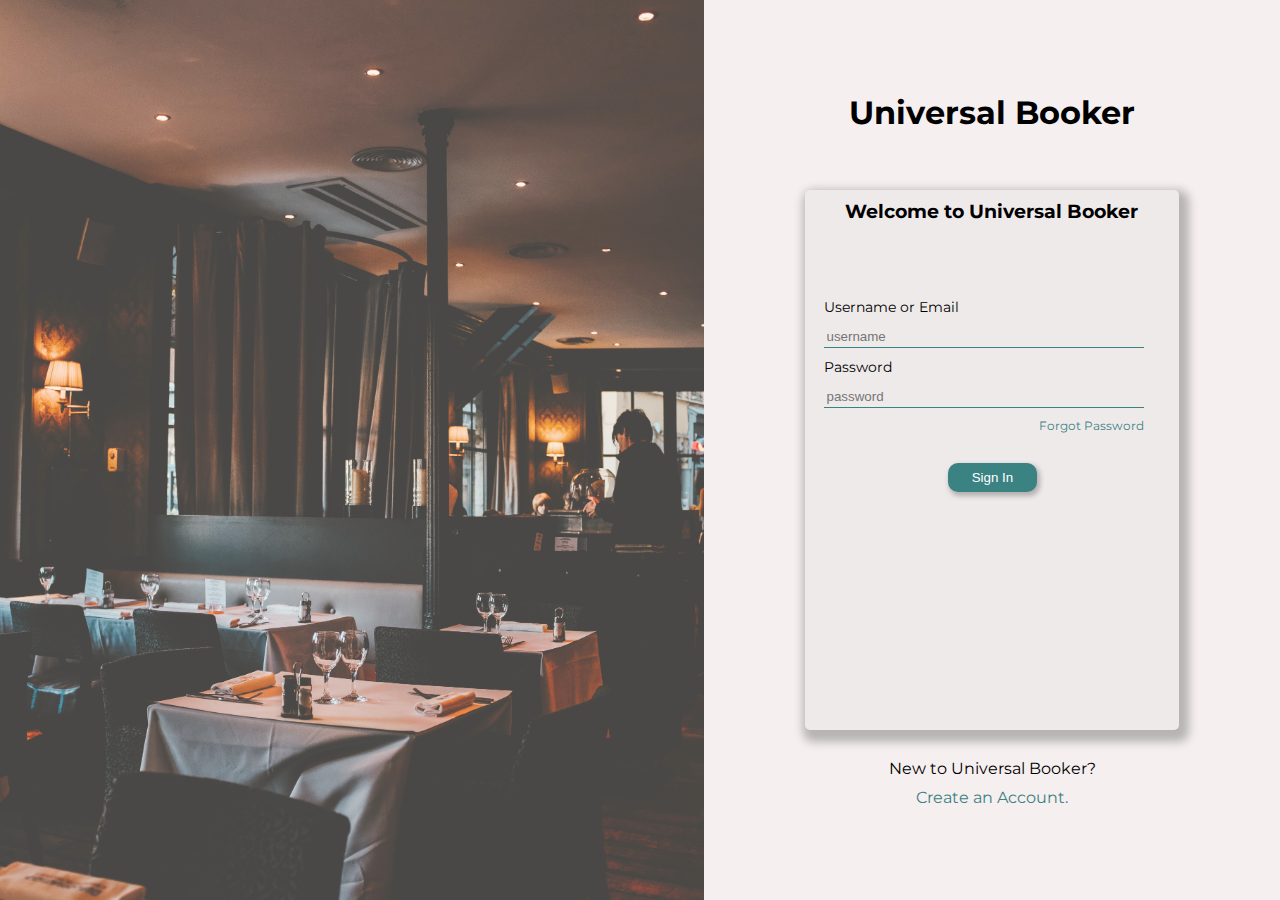
==== index.html @ 4f9c9e67 "Update index.html" ====
<!DOCTYPE html>
<html lang="en">
    <head>
        <meta charset="UTF-8">
        <meta http-equiv="X-UA-Compatible" content="IE=edge">
        <meta name="viewport" content="width=device-width, initial-scale=1.0">
        <link rel="preconnect" href="https://fonts.googleapis.com"><link
            rel="preconnect" href="https://fonts.gstatic.com" crossorigin><link
            href="https://fonts.googleapis.com/css2?family=Montserrat:wght@300;400;500;600;700&display=swap"
            rel="stylesheet">
        <link rel="stylesheet" href="assets/css/styles.css">
        <title>Universal Booker</title>
    </head>
    <body>
        <div class="hero">
            <img id="heroImg"
                src="/assets/img/adrien-olichon-ZgREXhl8ER0-unsplash.jpg"
                alt="">
            <div class="heroRight">
                <h1>Universal Booker</h1>
                <div class="heroCard">
                    <h3>Welcome to Universal Booker</h3>
                    <form action="" class="form">
                        <label for="username">Username or Email</label>
                        <input type="text" id="username" name="username"
                            placeholder="username">
                        <label for="password">Password</label>
                        <input type="password" id="password" name="password"
                            placeholder="password">
                        <a href="/" class="forgot">Forgot Password</a>
                        <button>Sign In</button>
                    </form>
                </div>
                <div class="createAccount">
                    <p>New to Universal Booker?</p>
                    <a href="/">Create an Account.</a>
                </div>
            </div>
        </div>
    </body>
</html>
---- assets/css/styles.css ----
* {
    padding: 0;
    margin: 0;
    box-sizing: border-box;
}

body {
    background-color: #F5EFEF;
    font-family: "Montserrat";
}

.hero {
    display: flex;
    flex-direction: row;
}

#heroImg {
    object-fit: cover;
    width: 55vw;
    height: 100vh;
    opacity: 75%;
}

.heroRight {
    display: flex;
    flex-direction: column;
    align-items: center;
    justify-content: center;
    width: 45vw;
}

h1 {
    margin-bottom: 10%;
}

.heroCard {
    display: flex;
    flex-direction: column;
    width: 65%;
    height: 60vh;
    margin-bottom: 5%;
    border: 0px solid #fff;
    box-shadow: 4px 6px 10px 6px rgba(0, 0, 0, 0.25);
    border-radius: 5px;
    background-color: rgba(217, 217, 217, 0.2);;
}

h3 {
    margin-top: 10px;
    margin-bottom: 20%;
    text-align: center;
}

.form {
    display: flex;
    flex-direction: column;
    margin-left: 5%;
}

label {
    font-size: 14px;
}

input {
    margin: 10px 0;
    padding: 3px;
    border: none;
    border-bottom: 0.5px solid #3B8283;
    width: 90%;
    background-color: transparent
}

.forgot {
    text-align: end;
    font-size: 12px;
    color: #3B8283;
    text-decoration: none;
    margin-right: 10%;
    margin-bottom: 30px;
}

button {
    margin-left: 35%;
    width: 25%;
    padding: 5px;
    border-color: transparent;
    border-radius: 10px;
    box-shadow: 2px 3px 5px 1px rgba(0, 0, 0, 0.25);
    background-color: #3B8283;
    color: #FFF;
}

.createAccount {
    display: flex;
    flex-direction: column;
    align-items: center;
    justify-content: center;
}

.createAccount a {
    margin-top: 10px;
    color: #3B8283;
    text-decoration: none;
}
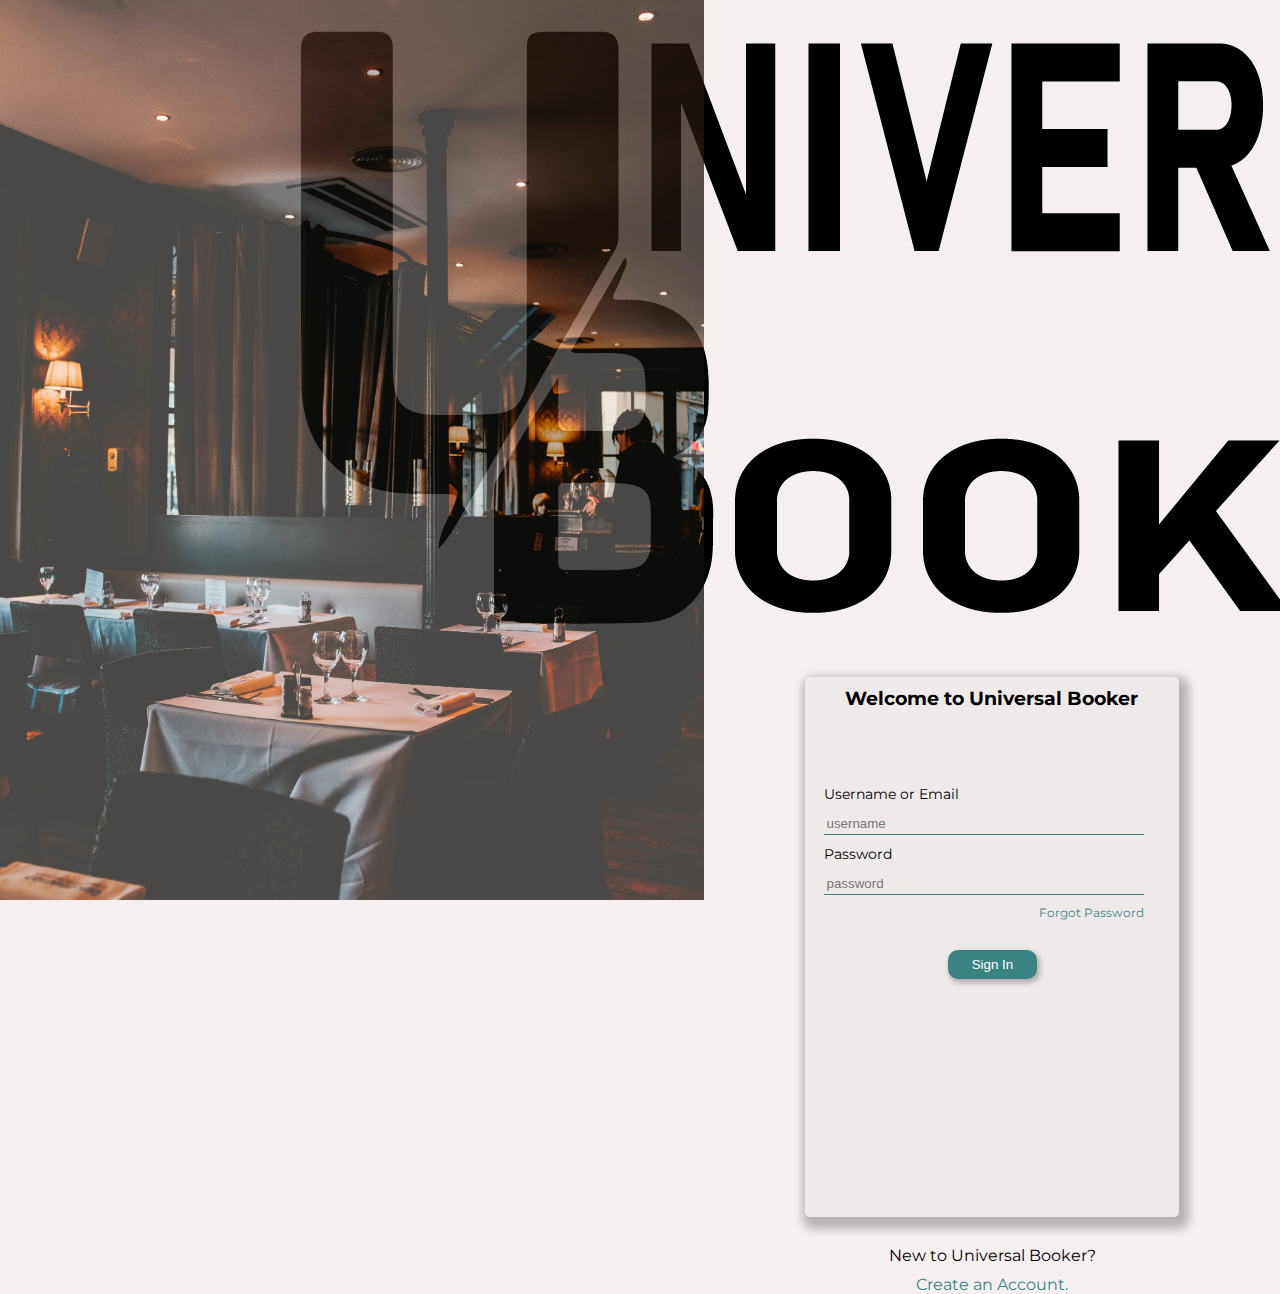
==== commit 2befafa1: "Update index.html" ====
--- a/index.html
+++ b/index.html
@@ -14,10 +14,10 @@
     <body>
         <div class="hero">
             <img id="heroImg"
-                src="/assets/img/adrien-olichon-ZgREXhl8ER0-unsplash.jpg"
+                src="assets/img/adrien-olichon-ZgREXhl8ER0-unsplash.jpg"
                 alt="">
             <div class="heroRight">
-                <h1>Universal Booker</h1>
+                <img class="logo" src="assets/img/MoquiLogo100.png"/>
                 <div class="heroCard">
                     <h3>Welcome to Universal Booker</h3>
                     <form action="" class="form">
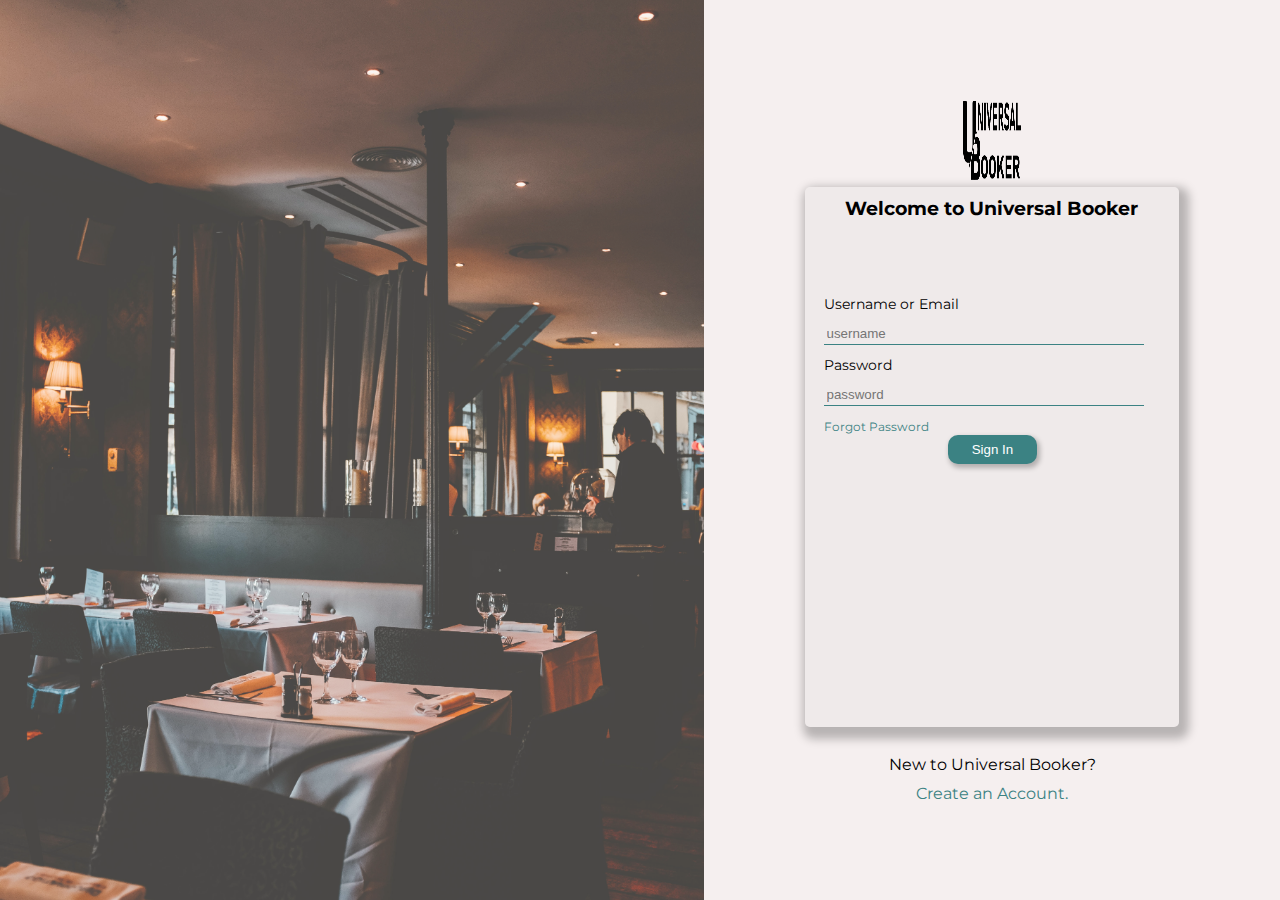
==== commit ca97d23d: "Update index.html" ====
--- a/index.html
+++ b/index.html
@@ -21,14 +21,18 @@
                 <div class="heroCard">
                     <h3>Welcome to Universal Booker</h3>
                     <form action="" class="form">
-                        <label for="username">Username or Email</label>
-                        <input type="text" id="username" name="username"
+                        <div>
+                         <label for="username">Username or Email</label>
+                         <input type="text" id="username" name="username"
                             placeholder="username">
-                        <label for="password">Password</label>
-                        <input type="password" id="password" name="password"
+                         <label for="password">Password</label>
+                         <input type="password" id="password" name="password"
                             placeholder="password">
-                        <a href="/" class="forgot">Forgot Password</a>
-                        <button>Sign In</button>
+                         <a href="/" class="forgot">Forgot Password</a>
+                        </div>
+                        <div>
+                         <button>Sign In</button>
+                        </div>
                     </form>
                 </div>
                 <div class="createAccount">
--- a/assets/css/styles.css
+++ b/assets/css/styles.css
@@ -29,8 +29,9 @@
     width: 45vw;
 }
 
-h1 {
-    margin-bottom: 10%;
+.logo {
+    width: 10%;
+    height: 10%;
 }
 
 .heroCard {
@@ -101,4 +102,4 @@
     margin-top: 10px;
     color: #3B8283;
     text-decoration: none;
-}+}
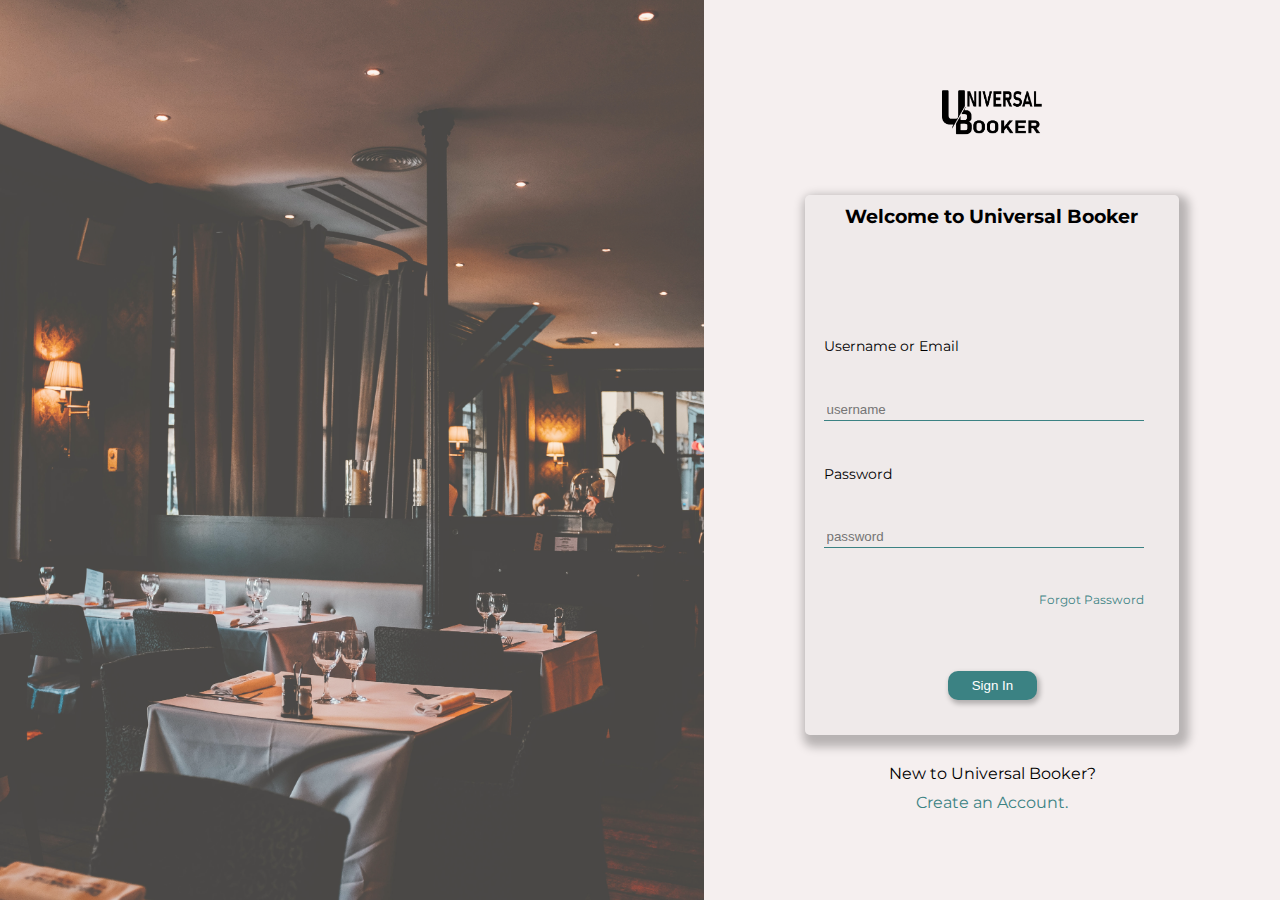
==== commit f1054b6e: "mobile update" ====
--- a/index.html
+++ b/index.html
@@ -1,4 +1,4 @@
-<!DOCTYPE html>
+<!DOCTYPE html5>
 <html lang="en">
     <head>
         <meta charset="UTF-8">
@@ -9,11 +9,18 @@
             href="https://fonts.googleapis.com/css2?family=Montserrat:wght@300;400;500;600;700&display=swap"
             rel="stylesheet">
         <link rel="stylesheet" href="assets/css/styles.css">
+        <link rel="/assets/imgapple-touch-icon" sizes="180x180"
+            href="assets/img/apple-touch-icon.png">
+        <link rel="icon" type="image/png" sizes="32x32"
+            href="assets/img/favicon-32x32.png">
+        <link rel="icon" type="image/png" sizes="16x16"
+            href="assets/img/favicon-16x16.png">
+        <link rel="manifest" href="/site.webmanifest">
         <title>Universal Booker</title>
     </head>
     <body>
         <div class="hero">
-            <img id="heroImg"
+            <img class="heroImg"
                 src="assets/img/adrien-olichon-ZgREXhl8ER0-unsplash.jpg"
                 alt="">
             <div class="heroRight">
@@ -21,17 +28,17 @@
                 <div class="heroCard">
                     <h3>Welcome to Universal Booker</h3>
                     <form action="" class="form">
-                        <div>
-                         <label for="username">Username or Email</label>
-                         <input type="text" id="username" name="username"
-                            placeholder="username">
-                         <label for="password">Password</label>
-                         <input type="password" id="password" name="password"
-                            placeholder="password">
-                         <a href="/" class="forgot">Forgot Password</a>
+                        <div class="formInputs">
+                            <label for="username">Username or Email</label>
+                            <input type="text" id="username" name="username"
+                                placeholder="username">
+                            <label for="password">Password</label>
+                            <input type="password" id="password" name="password"
+                                placeholder="password">
+                            <a href="/" class="forgot">Forgot Password</a>
                         </div>
-                        <div>
-                         <button>Sign In</button>
+                        <div class="formButton">
+                            <button>Sign In</button>
                         </div>
                     </form>
                 </div>
--- a/assets/css/styles.css
+++ b/assets/css/styles.css
@@ -2,6 +2,7 @@
     padding: 0;
     margin: 0;
     box-sizing: border-box;
+    transition: all 0.3s ease;
 }
 
 body {
@@ -14,7 +15,7 @@
     flex-direction: row;
 }
 
-#heroImg {
+.heroImg {
     object-fit: cover;
     width: 55vw;
     height: 100vh;
@@ -30,8 +31,9 @@
 }
 
 .logo {
-    width: 10%;
-    height: 10%;
+    width: 100px;
+    height: 50px;
+    margin-bottom: 10%;
 }
 
 .heroCard {
@@ -43,7 +45,7 @@
     border: 0px solid #fff;
     box-shadow: 4px 6px 10px 6px rgba(0, 0, 0, 0.25);
     border-radius: 5px;
-    background-color: rgba(217, 217, 217, 0.2);;
+    background-color: rgba(217, 217, 217, 0.2);
 }
 
 h3 {
@@ -56,6 +58,20 @@
     display: flex;
     flex-direction: column;
     margin-left: 5%;
+    height: 100%;
+    justify-content: space-evenly;
+}
+
+.formInputs {
+    flex: 2;
+    display: flex;
+    flex-direction: column;
+    height: 100%;
+    justify-content: space-evenly;
+}
+
+.formButton {
+    margin-bottom: 10%;
 }
 
 label {
@@ -103,3 +119,59 @@
     color: #3B8283;
     text-decoration: none;
 }
+
+@media screen and (max-width: 480px) {
+    
+    .heroImg {
+        position: absolute;
+        z-index: -999;
+        width: 100vw;
+        height: 100vh;
+        opacity: 50%;
+    }
+
+    .hero {
+        justify-content: center;
+    }
+
+    .heroRight {
+        width: 100%;
+        height: 100%;
+    }
+
+    .heroCard {
+        background-color: rgba(217, 217, 217);
+    }
+
+    h3 {
+        font-size: 14px;
+        margin-top: 5%;
+    }
+
+    label {
+        font-size: 12px;
+    }
+
+    input {
+        font-size: 10px;
+    }
+
+    .forgot {
+        font-size: 10px;
+    }
+
+    button {
+        font-size: 12px;
+        border-radius: 8px;
+    }
+
+    .createAccount {
+        background-color: rgba(217, 217, 217);
+        border-radius: 5px;
+        padding: 10px;
+    }
+
+    .createAccount * {
+        font-size: 12px;
+    }
+}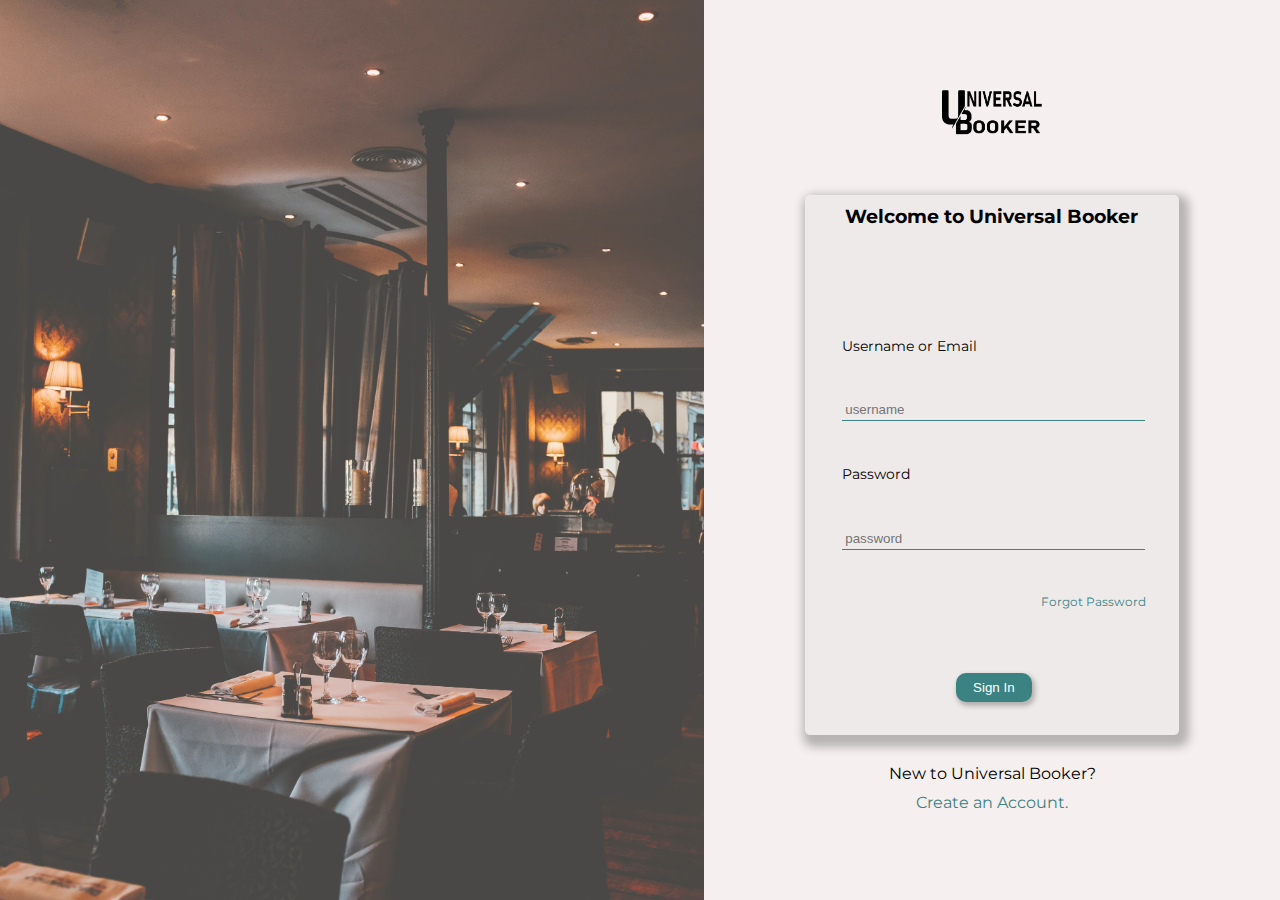
==== commit 080e7cb6: "update" ====
--- a/index.html
+++ b/index.html
@@ -37,7 +37,7 @@
                                 placeholder="password">
                             <a href="/" class="forgot">Forgot Password</a>
                         </div>
-                        <div class="formButton">
+                        <div class="formButton raise">
                             <button>Sign In</button>
                         </div>
                     </form>
--- a/assets/css/styles.css
+++ b/assets/css/styles.css
@@ -57,7 +57,7 @@
 .form {
     display: flex;
     flex-direction: column;
-    margin-left: 5%;
+    margin-left: 10%;
     height: 100%;
     justify-content: space-evenly;
 }
@@ -72,6 +72,10 @@
 
 .formButton {
     margin-bottom: 10%;
+    width: 90%;
+    display: flex;
+    align-items: center;
+    justify-content: center;
 }
 
 label {
@@ -84,7 +88,8 @@
     border: none;
     border-bottom: 0.5px solid #3B8283;
     width: 90%;
-    background-color: transparent
+    background-color: transparent;
+    outline: none;
 }
 
 .forgot {
@@ -97,7 +102,6 @@
 }
 
 button {
-    margin-left: 35%;
     width: 25%;
     padding: 5px;
     border-color: transparent;
@@ -132,14 +136,21 @@
 
     .hero {
         justify-content: center;
+        height: 100vh;
     }
 
     .heroRight {
         width: 100%;
-        height: 100%;
+        margin-top: 5vh;
+    }
+
+    .logo {
+        margin-bottom: 10vh;
     }
 
     .heroCard {
+        width: 75%;
+        height: 40vh;
         background-color: rgba(217, 217, 217);
     }
 
@@ -163,15 +174,95 @@
     button {
         font-size: 12px;
         border-radius: 8px;
+        width: 30%;
     }
 
     .createAccount {
         background-color: rgba(217, 217, 217);
         border-radius: 5px;
         padding: 10px;
+        margin-top: 10vh;
     }
 
     .createAccount * {
         font-size: 12px;
     }
+}
+
+@media screen and (max-width: 320px) {
+    .heroCard {
+        height: 50vh;
+    }
+}
+
+@media screen and (min-width: 481px) and (max-width: 1200px) {
+    .heroImg {
+        position: absolute;
+        z-index: -999;
+        width: 100vw;
+        height: 100vh;
+        opacity: 50%;
+    }
+
+    .hero {
+        justify-content: center;
+        height: 100vh;
+    }
+
+    .heroRight {
+        width: 100%;
+        /* margin-top: 5vh; */
+    }
+
+    .logo {
+        margin-top: 10vh;
+    }
+
+    .heroCard {
+        width: 75%;
+        height: 100vh;
+        background-color: rgba(217, 217, 217);
+    }
+
+    h3 {
+        font-size: 24px;
+        margin-top: 5%;
+        margin-bottom: 10%;
+    }
+
+    label {
+        font-size: 16px;
+    }
+
+    input {
+        font-size: 14px;
+    }
+
+    .forgot {
+        font-size: 14px;
+    }
+
+    button {
+        font-size: 20px;
+        border-radius: 8px;
+        width: 130px;
+        margin: 0;
+    }
+
+    .createAccount {
+        background-color: rgba(217, 217, 217);
+        border-radius: 5px;
+        padding: 10px;
+        margin-bottom: 10vh;
+    }
+
+    .createAccount * {
+        font-size: 14px;
+    }
+}
+
+.raise:hover,
+.raise:focus {
+  box-shadow: 0 0.5em 0.5em -0.4em var(--hover);
+  transform: translateY(-0.25em);
 }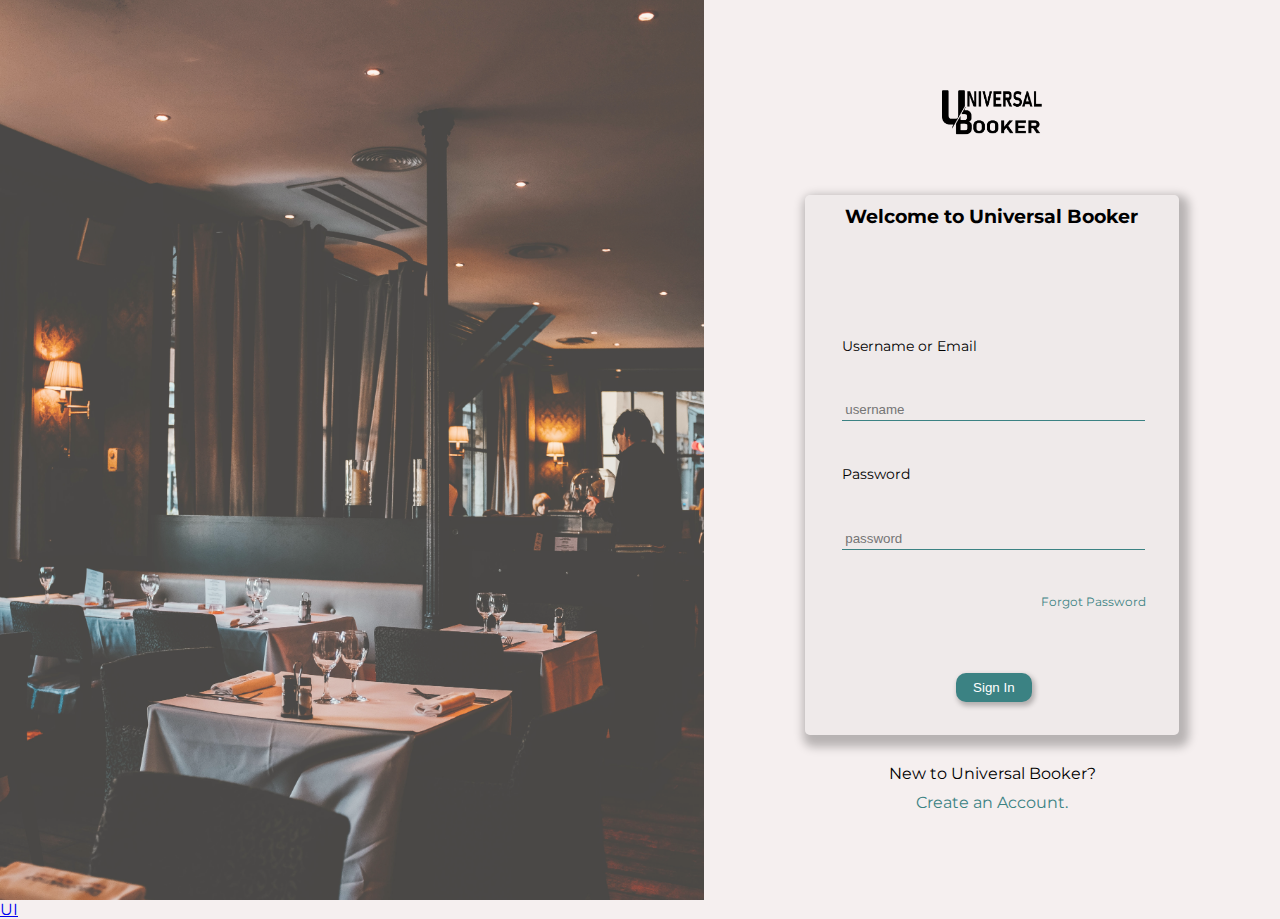
==== commit 9de3f996: "update with userUI" ====
--- a/index.html
+++ b/index.html
@@ -15,7 +15,6 @@
             href="assets/img/favicon-32x32.png">
         <link rel="icon" type="image/png" sizes="16x16"
             href="assets/img/favicon-16x16.png">
-        <link rel="manifest" href="/site.webmanifest">
         <title>Universal Booker</title>
     </head>
     <body>
@@ -48,5 +47,6 @@
                 </div>
             </div>
         </div>
+        <a href="userUI.html">UI</a>
     </body>
 </html>
--- a/assets/css/styles.css
+++ b/assets/css/styles.css
@@ -1,268 +1,224 @@
 * {
-    padding: 0;
+  padding: 0;
+  margin: 0;
+  box-sizing: border-box;
+  transition: all 0.3s ease;
+}
+
+body {
+  background-color: #F5EFEF;
+  font-family: "Montserrat";
+}
+
+.hero {
+  display: flex;
+  flex-direction: row;
+}
+.heroImg {
+  -o-object-fit: cover;
+     object-fit: cover;
+  width: 55vw;
+  height: 100vh;
+  opacity: 75%;
+}
+.heroRight {
+  display: flex;
+  flex-direction: column;
+  align-items: center;
+  justify-content: center;
+  width: 45vw;
+}
+
+.logo {
+  width: 100px;
+  height: 50px;
+  margin-bottom: 10%;
+}
+
+.heroCard {
+  display: flex;
+  flex-direction: column;
+  width: 65%;
+  height: 60vh;
+  margin-bottom: 5%;
+  border: 0px solid #fff;
+  box-shadow: 4px 6px 10px 6px rgba(0, 0, 0, 0.25);
+  border-radius: 5px;
+  background-color: rgba(217, 217, 217, 0.2);
+}
+
+h3 {
+  margin-top: 10px;
+  margin-bottom: 20%;
+  text-align: center;
+}
+
+.form {
+  display: flex;
+  flex-direction: column;
+  margin-left: 10%;
+  height: 100%;
+  justify-content: space-evenly;
+}
+.formInputs {
+  flex: 2;
+  display: flex;
+  flex-direction: column;
+  height: 100%;
+  justify-content: space-evenly;
+}
+.formButton {
+  margin-bottom: 10%;
+  width: 90%;
+  display: flex;
+  align-items: center;
+  justify-content: center;
+}
+
+label {
+  font-size: 14px;
+}
+
+input {
+  margin: 10px 0;
+  padding: 3px;
+  border: none;
+  border-bottom: 0.5px solid #3B8283;
+  width: 90%;
+  background-color: transparent;
+  outline: none;
+}
+
+.forgot {
+  text-align: end;
+  font-size: 12px;
+  color: #3B8283;
+  text-decoration: none;
+  margin-right: 10%;
+  margin-bottom: 30px;
+}
+
+button {
+  width: 25%;
+  padding: 5px;
+  border-color: transparent;
+  border-radius: 10px;
+  box-shadow: 2px 3px 5px 1px rgba(0, 0, 0, 0.25);
+  background-color: #3B8283;
+  color: #FFF;
+}
+
+.createAccount {
+  display: flex;
+  flex-direction: column;
+  align-items: center;
+  justify-content: center;
+}
+.createAccount a {
+  margin-top: 10px;
+  color: #3B8283;
+  text-decoration: none;
+}
+
+@media screen and (max-width: 480px) {
+  .heroImg {
+    position: absolute;
+    z-index: -999;
+    width: 100vw;
+    height: 100vh;
+    opacity: 50%;
+  }
+  .hero {
+    justify-content: center;
+    height: 100vh;
+  }
+  .logo {
+    margin-bottom: 10vh;
+  }
+  .heroCard {
+    width: 75%;
+    height: 40vh;
+    background-color: rgb(217, 217, 217);
+  }
+  h3 {
+    font-size: 14px;
+    margin-top: 5%;
+  }
+  label {
+    font-size: 12px;
+  }
+  input {
+    font-size: 10px;
+  }
+  .forgot {
+    font-size: 10px;
+  }
+  button {
+    font-size: 12px;
+    border-radius: 8px;
+    width: 30%;
+  }
+  .createAccount {
+    background-color: rgb(217, 217, 217);
+    border-radius: 5px;
+    padding: 10px;
+    margin-top: 10vh;
+  }
+}
+@media screen and (max-width: 320px) {
+  .heroCard {
+    height: 50vh;
+  }
+}
+@media screen and (min-width: 481px) and (max-width: 1200px) {
+  .heroImg {
+    position: absolute;
+    z-index: -999;
+    width: 100vw;
+    height: 100vh;
+    opacity: 50%;
+  }
+  .hero {
+    justify-content: center;
+    height: 100vh;
+  }
+  .logo {
+    margin-top: 10vh;
+  }
+  .heroCard {
+    width: 75%;
+    height: 100vh;
+    background-color: rgb(217, 217, 217);
+  }
+  h3 {
+    font-size: 24px;
+    margin-top: 5%;
+    margin-bottom: 10%;
+  }
+  label {
+    font-size: 16px;
+  }
+  input {
+    font-size: 14px;
+  }
+  .forgot {
+    font-size: 14px;
+  }
+  button {
+    font-size: 20px;
+    border-radius: 8px;
+    width: 130px;
     margin: 0;
-    box-sizing: border-box;
-    transition: all 0.3s ease;
-}
-
-body {
-    background-color: #F5EFEF;
-    font-family: "Montserrat";
-}
-
-.hero {
-    display: flex;
-    flex-direction: row;
-}
-
-.heroImg {
-    object-fit: cover;
-    width: 55vw;
-    height: 100vh;
-    opacity: 75%;
-}
-
-.heroRight {
-    display: flex;
-    flex-direction: column;
-    align-items: center;
-    justify-content: center;
-    width: 45vw;
-}
-
-.logo {
-    width: 100px;
-    height: 50px;
-    margin-bottom: 10%;
-}
-
-.heroCard {
-    display: flex;
-    flex-direction: column;
-    width: 65%;
-    height: 60vh;
-    margin-bottom: 5%;
-    border: 0px solid #fff;
-    box-shadow: 4px 6px 10px 6px rgba(0, 0, 0, 0.25);
+  }
+  .createAccount {
+    background-color: rgb(217, 217, 217);
     border-radius: 5px;
-    background-color: rgba(217, 217, 217, 0.2);
-}
-
-h3 {
-    margin-top: 10px;
-    margin-bottom: 20%;
-    text-align: center;
-}
-
-.form {
-    display: flex;
-    flex-direction: column;
-    margin-left: 10%;
-    height: 100%;
-    justify-content: space-evenly;
-}
-
-.formInputs {
-    flex: 2;
-    display: flex;
-    flex-direction: column;
-    height: 100%;
-    justify-content: space-evenly;
-}
-
-.formButton {
-    margin-bottom: 10%;
-    width: 90%;
-    display: flex;
-    align-items: center;
-    justify-content: center;
-}
-
-label {
-    font-size: 14px;
-}
-
-input {
-    margin: 10px 0;
-    padding: 3px;
-    border: none;
-    border-bottom: 0.5px solid #3B8283;
-    width: 90%;
-    background-color: transparent;
-    outline: none;
-}
-
-.forgot {
-    text-align: end;
-    font-size: 12px;
-    color: #3B8283;
-    text-decoration: none;
-    margin-right: 10%;
-    margin-bottom: 30px;
-}
-
-button {
-    width: 25%;
-    padding: 5px;
-    border-color: transparent;
-    border-radius: 10px;
-    box-shadow: 2px 3px 5px 1px rgba(0, 0, 0, 0.25);
-    background-color: #3B8283;
-    color: #FFF;
-}
-
-.createAccount {
-    display: flex;
-    flex-direction: column;
-    align-items: center;
-    justify-content: center;
-}
-
-.createAccount a {
-    margin-top: 10px;
-    color: #3B8283;
-    text-decoration: none;
-}
-
-@media screen and (max-width: 480px) {
-    
-    .heroImg {
-        position: absolute;
-        z-index: -999;
-        width: 100vw;
-        height: 100vh;
-        opacity: 50%;
-    }
-
-    .hero {
-        justify-content: center;
-        height: 100vh;
-    }
-
-    .heroRight {
-        width: 100%;
-        margin-top: 5vh;
-    }
-
-    .logo {
-        margin-bottom: 10vh;
-    }
-
-    .heroCard {
-        width: 75%;
-        height: 40vh;
-        background-color: rgba(217, 217, 217);
-    }
-
-    h3 {
-        font-size: 14px;
-        margin-top: 5%;
-    }
-
-    label {
-        font-size: 12px;
-    }
-
-    input {
-        font-size: 10px;
-    }
-
-    .forgot {
-        font-size: 10px;
-    }
-
-    button {
-        font-size: 12px;
-        border-radius: 8px;
-        width: 30%;
-    }
-
-    .createAccount {
-        background-color: rgba(217, 217, 217);
-        border-radius: 5px;
-        padding: 10px;
-        margin-top: 10vh;
-    }
-
-    .createAccount * {
-        font-size: 12px;
-    }
-}
-
-@media screen and (max-width: 320px) {
-    .heroCard {
-        height: 50vh;
-    }
-}
-
-@media screen and (min-width: 481px) and (max-width: 1200px) {
-    .heroImg {
-        position: absolute;
-        z-index: -999;
-        width: 100vw;
-        height: 100vh;
-        opacity: 50%;
-    }
-
-    .hero {
-        justify-content: center;
-        height: 100vh;
-    }
-
-    .heroRight {
-        width: 100%;
-        /* margin-top: 5vh; */
-    }
-
-    .logo {
-        margin-top: 10vh;
-    }
-
-    .heroCard {
-        width: 75%;
-        height: 100vh;
-        background-color: rgba(217, 217, 217);
-    }
-
-    h3 {
-        font-size: 24px;
-        margin-top: 5%;
-        margin-bottom: 10%;
-    }
-
-    label {
-        font-size: 16px;
-    }
-
-    input {
-        font-size: 14px;
-    }
-
-    .forgot {
-        font-size: 14px;
-    }
-
-    button {
-        font-size: 20px;
-        border-radius: 8px;
-        width: 130px;
-        margin: 0;
-    }
-
-    .createAccount {
-        background-color: rgba(217, 217, 217);
-        border-radius: 5px;
-        padding: 10px;
-        margin-bottom: 10vh;
-    }
-
-    .createAccount * {
-        font-size: 14px;
-    }
-}
-
+    padding: 10px;
+    margin-bottom: 10vh;
+  }
+}
 .raise:hover,
 .raise:focus {
   box-shadow: 0 0.5em 0.5em -0.4em var(--hover);
   transform: translateY(-0.25em);
-}+}/*# sourceMappingURL=styles.css.map */